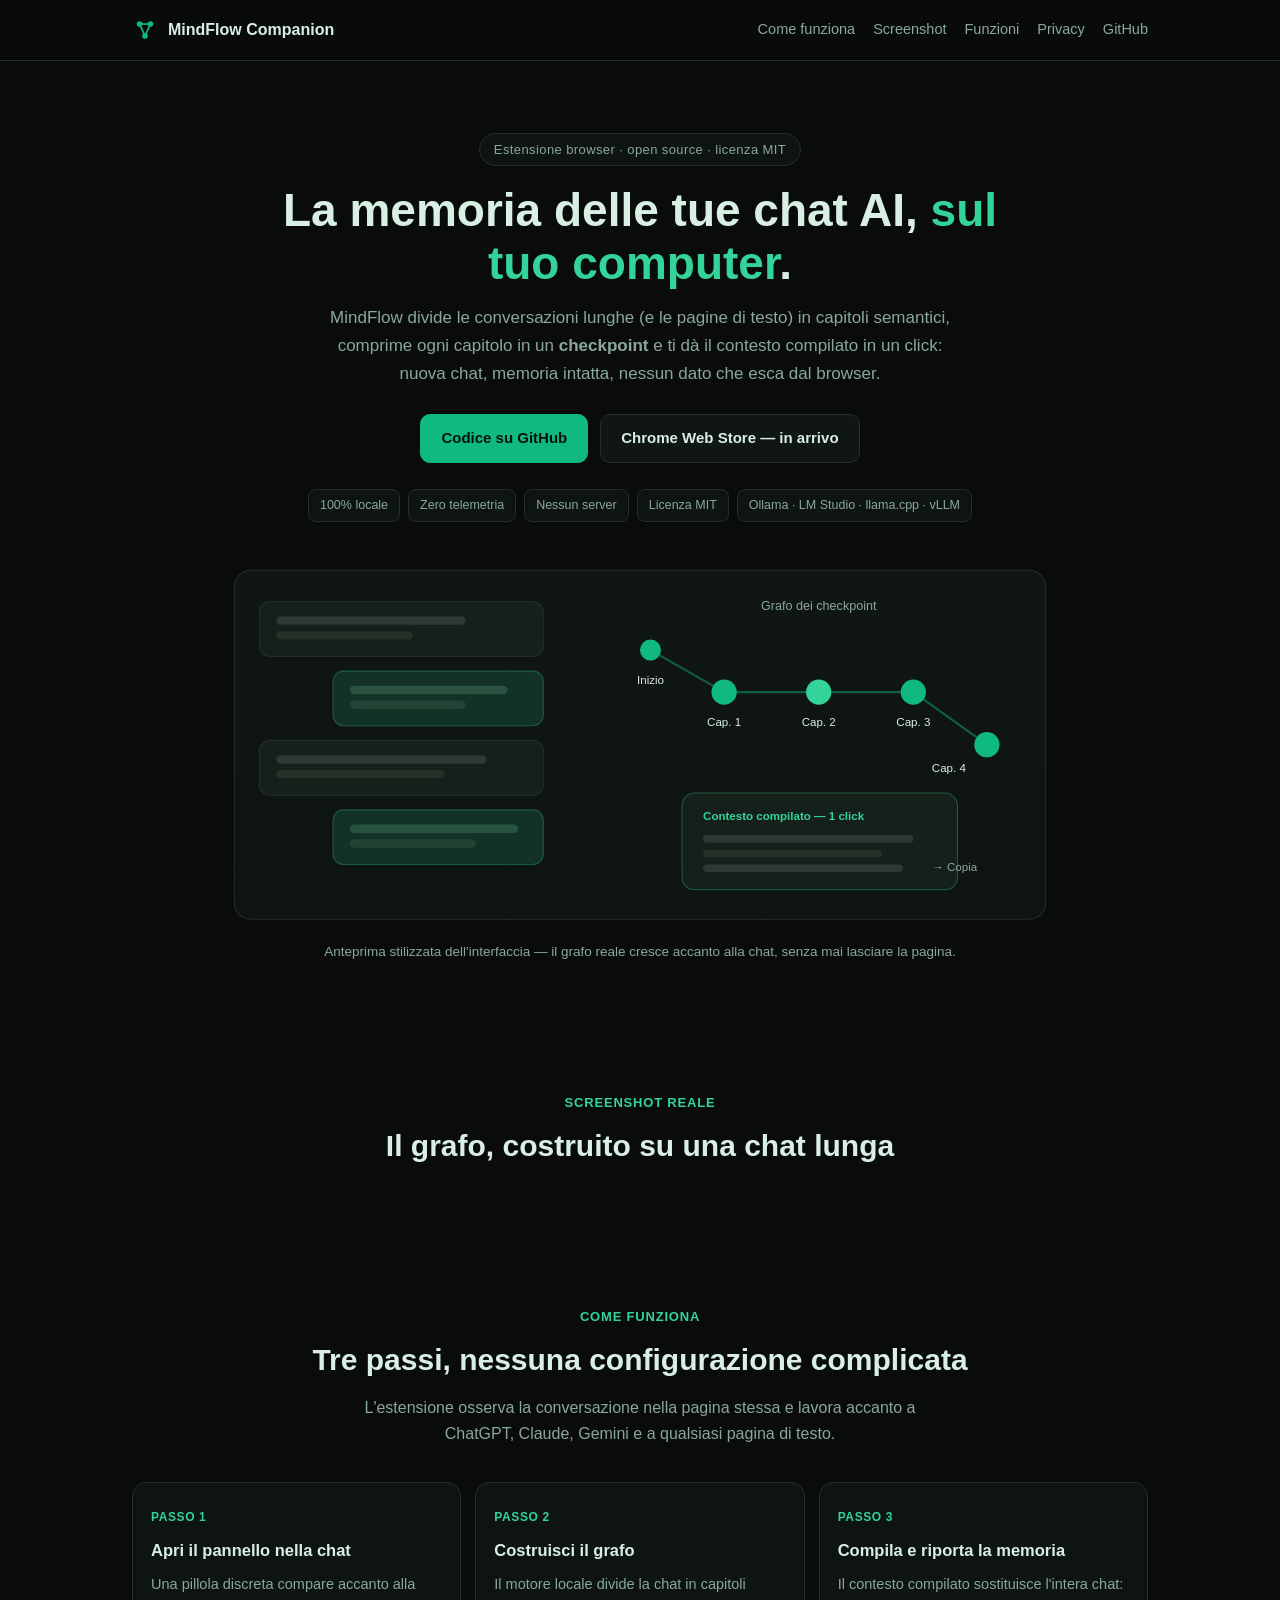
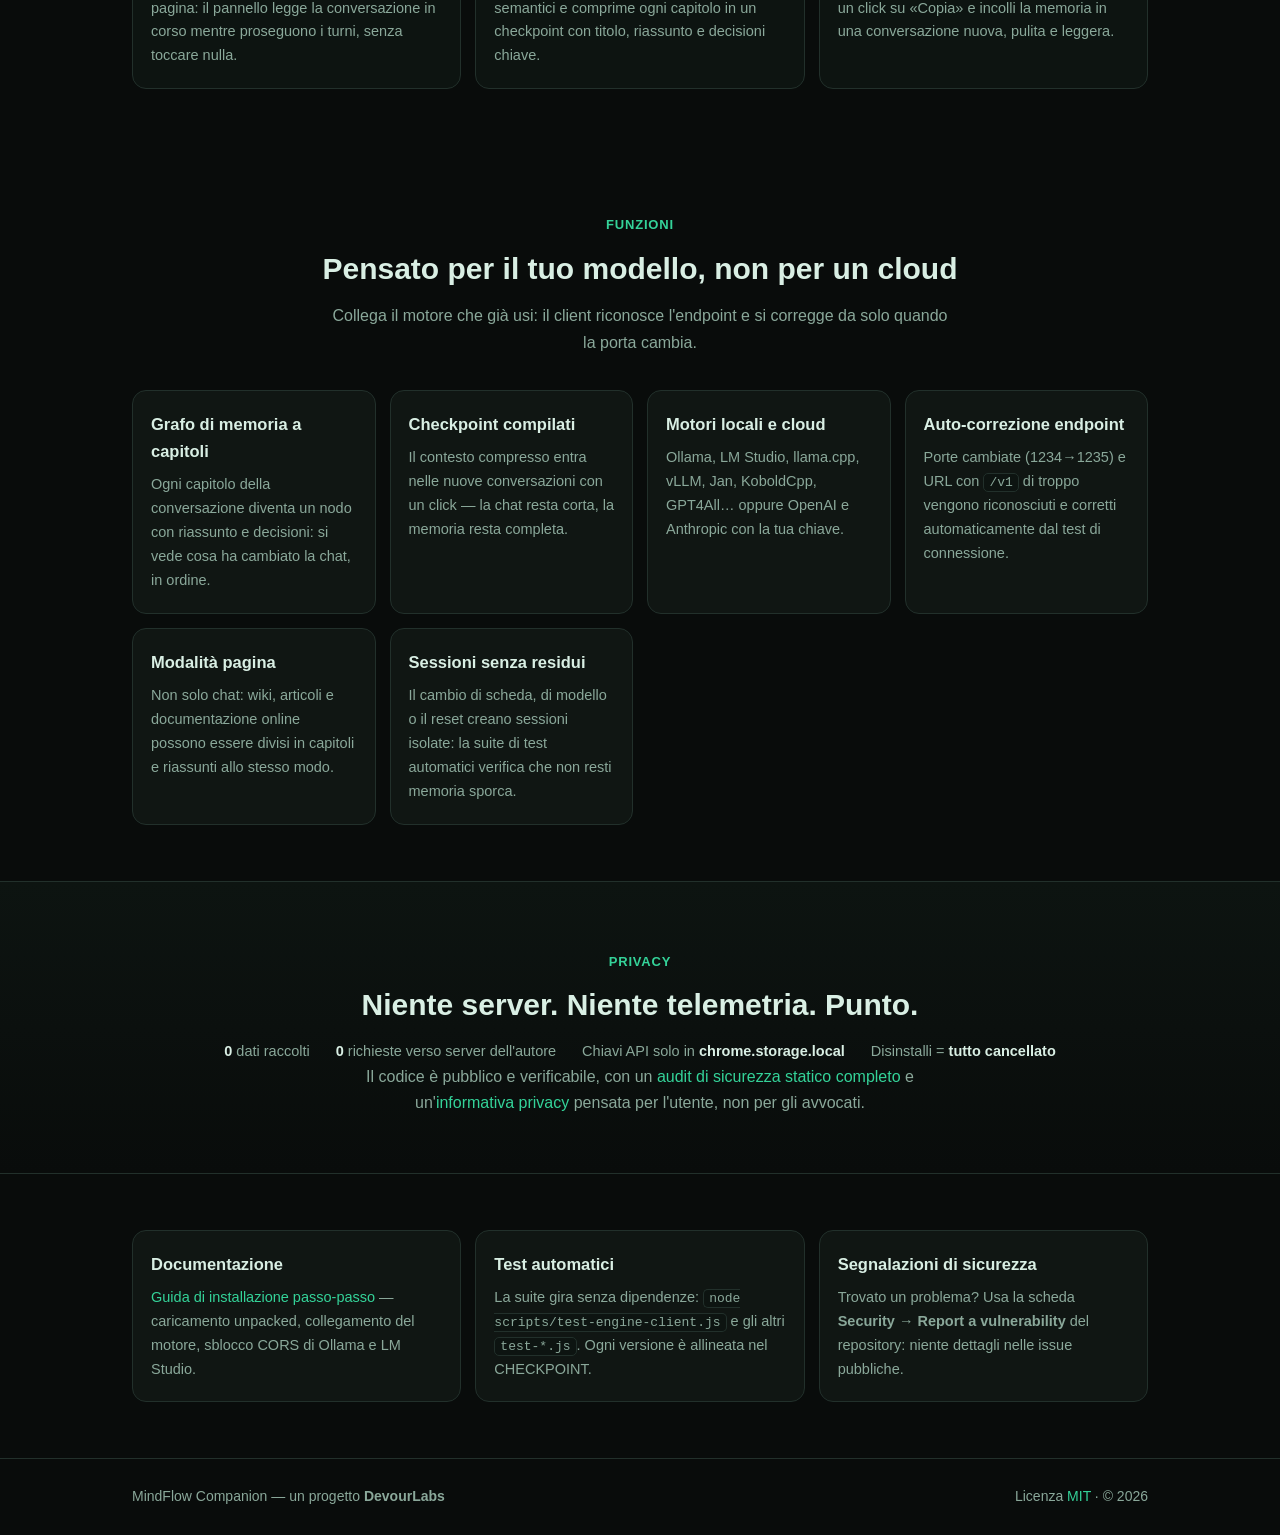
==== docs/index.html @ d412aff9 "Vetrina GitHub Pages: landing statica con antemprima SVG, screenshot reale, come funziona, funzioni " ====
<!doctype html>
<html lang="it">
<head>
<meta charset="utf-8" />
<meta name="viewport" content="width=device-width, initial-scale=1" />
<title>MindFlow Companion — la memoria delle tue chat AI, sul tuo computer</title>
<meta name="description" content="Estensione browser open source (MIT) che divide le chat AI e le pagine di testo in capitoli semantici, li comprime in checkpoint e li riutilizza come memoria: tutto in locale, zero telemetria." />
<style>
  :root{
    --bg:#090c0b; --surface:#101613; --surface2:#0d1411; --border:#22302b;
    --text:#d9efe4; --muted:#8aa89a; --accent:#10b981; --accent-strong:#34d399;
    --maxw:1060px;
  }
  *{box-sizing:border-box}
  html{scroll-behavior:smooth}
  body{
    margin:0; background:var(--bg); color:var(--text);
    font:16px/1.65 -apple-system,BlinkMacSystemFont,"Segoe UI",Roboto,"Helvetica Neue",Arial,sans-serif;
    -webkit-font-smoothing:antialiased;
  }
  a{color:var(--accent-strong); text-decoration:none}
  a:hover{text-decoration:underline}
  .wrap{max-width:var(--maxw); margin:0 auto; padding:0 22px}
  header.site{position:sticky; top:0; z-index:10; background:rgba(9,12,11,.88); backdrop-filter:blur(8px); border-bottom:1px solid var(--border)}
  .nav{display:flex; align-items:center; gap:18px; height:60px}
  .brand{display:flex; align-items:center; gap:10px; font-weight:700; color:var(--text)}
  .brand svg{width:26px; height:26px}
  .nav nav{margin-left:auto; display:flex; gap:18px; font-size:14.5px; flex-wrap:wrap}
  .nav nav a{color:var(--muted)}
  .nav nav a:hover{color:var(--text)}
  .hero{padding:72px 0 46px; text-align:center}
  .pill{display:inline-block; padding:5px 14px; border:1px solid var(--border); border-radius:999px; color:var(--muted); font-size:13px; letter-spacing:.4px; background:var(--surface2)}
  h1{font-size:clamp(30px,5.4vw,46px); line-height:1.15; margin:18px auto 14px; max-width:760px}
  h1 em{font-style:normal; color:var(--accent-strong)}
  .sub{color:var(--muted); max-width:640px; margin:0 auto 26px; font-size:17px}
  .cta{display:flex; gap:12px; justify-content:center; flex-wrap:wrap}
  .btn{display:inline-flex; align-items:center; gap:8px; padding:11px 20px; border-radius:10px; font-weight:600; font-size:15px; border:1px solid var(--border); color:var(--text); background:var(--surface)}
  .btn.primary{background:var(--accent); border-color:var(--accent); color:#04120c}
  .btn.primary:hover{background:var(--accent-strong); text-decoration:none}
  .btn:hover{text-decoration:none; border-color:var(--accent)}
  .badges{display:flex; gap:8px; justify-content:center; margin-top:26px; flex-wrap:wrap}
  .badge{font-size:12.5px; color:var(--muted); border:1px solid var(--border); border-radius:8px; padding:5px 11px; background:var(--surface2)}
  .mock{margin:44px auto 0; max-width:820px}
  .mock svg{width:100%; height:auto; display:block}
  section{padding:56px 0}
  section h2{font-size:clamp(22px,3.4vw,30px); margin:0 0 10px; text-align:center}
  .lead{color:var(--muted); text-align:center; max-width:620px; margin:0 auto 34px}
  .grid{display:grid; grid-template-columns:repeat(auto-fit,minmax(240px,1fr)); gap:14px}
  .card{background:var(--surface); border:1px solid var(--border); border-radius:14px; padding:20px 18px}
  .card h3{margin:0 0 8px; font-size:16.5px}
  .card p{margin:0; color:var(--muted); font-size:14.5px}
  .steps{display:grid; grid-template-columns:repeat(auto-fit,minmax(250px,1fr)); gap:14px; counter-reset:step}
  .step{background:var(--surface2); border:1px solid var(--border); border-radius:14px; padding:20px 18px; counter-increment:step}
  .step::before{content:"Passo " counter(step); display:inline-block; font-size:12px; font-weight:700; letter-spacing:.6px; text-transform:uppercase; color:var(--accent-strong); margin-bottom:10px}
  .step h3{margin:0 0 8px; font-size:16.5px}
  .step p{margin:0; color:var(--muted); font-size:14.5px}
  .shot{max-width:880px; margin:0 auto; background:var(--surface); border:1px solid var(--border); border-radius:14px; padding:10px}
  .shot img{width:100%; height:auto; display:block; border-radius:8px}
  .shot figcaption{color:var(--muted); font-size:13px; text-align:center; padding:10px 6px 4px}
  .privacy-strip{background:linear-gradient(180deg,var(--surface2),var(--bg)); border-top:1px solid var(--border); border-bottom:1px solid var(--border)}
  .privacy-strip .row{display:flex; gap:26px; justify-content:center; flex-wrap:wrap; color:var(--muted); font-size:14.5px}
  .privacy-strip b{color:var(--text)}
  footer.site{border-top:1px solid var(--border); padding:26px 0; color:var(--muted); font-size:14px}
  footer.site .wrap{display:flex; gap:16px; flex-wrap:wrap; align-items:center; justify-content:space-between}
  .kicker{color:var(--accent-strong); font-size:13px; font-weight:700; letter-spacing:.8px; text-transform:uppercase; text-align:center; margin-bottom:8px}
  .note{text-align:center; color:var(--muted); font-size:13.5px; margin-top:18px}
  code{background:var(--surface2); border:1px solid var(--border); border-radius:5px; padding:1px 5px; font-size:13px}
</style>
</head>
<body>

<header class="site">
  <div class="wrap nav">
    <a class="brand" href="#top" aria-label="MindFlow Companion">
      <svg viewBox="0 0 24 24" aria-hidden="true"><line x1="7" y1="6.5" x2="17" y2="6.5" stroke="#10b981" stroke-width="1.6"/><line x1="7" y1="6.5" x2="12" y2="17.5" stroke="#10b981" stroke-width="1.6"/><line x1="17" y1="6.5" x2="12" y2="17.5" stroke="#10b981" stroke-width="1.6"/><circle cx="7" cy="6.5" r="2.6" fill="#10b981"/><circle cx="17" cy="6.5" r="2.6" fill="#10b981"/><circle cx="12" cy="17.5" r="2.6" fill="#10b981"/></svg>
      MindFlow Companion
    </a>
    <nav aria-label="Sezioni">
      <a href="#come-funziona">Come funziona</a>
      <a href="#screenshot">Screenshot</a>
      <a href="#funzioni">Funzioni</a>
      <a href="#privacy">Privacy</a>
      <a href="https://github.com/chiacchiosalvatore-hub/MindFlow">GitHub</a>
    </nav>
  </div>
</header>

<main id="top">
  <div class="wrap hero">
    <span class="pill">Estensione browser · open source · licenza MIT</span>
    <h1>La memoria delle tue chat AI, <em>sul tuo computer</em>.</h1>
    <p class="sub">MindFlow divide le conversazioni lunghe (e le pagine di testo) in capitoli semantici,
    comprime ogni capitolo in un <b>checkpoint</b> e ti dà il contesto compilato in un click:
    nuova chat, memoria intatta, nessun dato che esca dal browser.</p>
    <div class="cta">
      <a class="btn primary" href="https://github.com/chiacchiosalvatore-hub/MindFlow">Codice su GitHub</a>
      <span class="btn" title="Pubblicazione su Chrome Web Store in preparazione">Chrome Web Store — in arrivo</span>
    </div>
    <div class="badges">
      <span class="badge">100% locale</span>
      <span class="badge">Zero telemetria</span>
      <span class="badge">Nessun server</span>
      <span class="badge">Licenza MIT</span>
      <span class="badge">Ollama · LM Studio · llama.cpp · vLLM</span>
    </div>

    <div class="mock" role="img" aria-label="Anteprima stilizzata: la chat viene divisa in capitoli e il grafo dei checkpoint cresce da sinistra a destra">
      <svg viewBox="0 0 780 340">
        <defs>
          <linearGradient id="bgp" x1="0" y1="0" x2="0" y2="1">
            <stop offset="0" stop-color="#101613"/><stop offset="1" stop-color="#0d1411"/>
          </linearGradient>
        </defs>
        <rect x="4" y="4" width="772" height="332" rx="16" fill="url(#bgp)" stroke="#22302b"/>
        <!-- Chat a sinistra -->
        <rect x="28" y="34" width="270" height="52" rx="10" fill="#16201b" stroke="#22302b"/>
        <rect x="44" y="48" width="180" height="8" rx="4" fill="#2c3a33"/>
        <rect x="44" y="62" width="130" height="8" rx="4" fill="#243028"/>
        <rect x="98" y="100" width="200" height="52" rx="10" fill="#123227" stroke="#1d5b41"/>
        <rect x="114" y="114" width="150" height="8" rx="4" fill="#28513f"/>
        <rect x="114" y="128" width="110" height="8" rx="4" fill="#224434"/>
        <rect x="28" y="166" width="270" height="52" rx="10" fill="#16201b" stroke="#22302b"/>
        <rect x="44" y="180" width="200" height="8" rx="4" fill="#2c3a33"/>
        <rect x="44" y="194" width="160" height="8" rx="4" fill="#243028"/>
        <rect x="98" y="232" width="200" height="52" rx="10" fill="#123227" stroke="#1d5b41"/>
        <rect x="114" y="246" width="160" height="8" rx="4" fill="#28513f"/>
        <rect x="114" y="260" width="120" height="8" rx="4" fill="#224434"/>
        <!-- Grafo a destra -->
        <text x="560" y="42" fill="#8aa89a" font-size="12" text-anchor="middle">Grafo dei checkpoint</text>
        <line x1="400" y1="80" x2="470" y2="120" stroke="#10b981" stroke-opacity=".45" stroke-width="2"/>
        <line x1="470" y1="120" x2="560" y2="120" stroke="#10b981" stroke-opacity=".45" stroke-width="2"/>
        <line x1="560" y1="120" x2="650" y2="120" stroke="#10b981" stroke-opacity=".45" stroke-width="2"/>
        <line x1="650" y1="120" x2="720" y2="170" stroke="#10b981" stroke-opacity=".45" stroke-width="2"/>
        <circle cx="400" cy="80" r="10" fill="#10b981"/>
        <text x="400" y="112" fill="#d9efe4" font-size="11" text-anchor="middle">Inizio</text>
        <circle cx="470" cy="120" r="12" fill="#10b981"/>
        <text x="470" y="152" fill="#d9efe4" font-size="11" text-anchor="middle">Cap. 1</text>
        <circle cx="560" cy="120" r="12" fill="#34d399"/>
        <text x="560" y="152" fill="#d9efe4" font-size="11" text-anchor="middle">Cap. 2</text>
        <circle cx="650" cy="120" r="12" fill="#10b981"/>
        <text x="650" y="152" fill="#d9efe4" font-size="11" text-anchor="middle">Cap. 3</text>
        <circle cx="720" cy="170" r="12" fill="#10b981"/>
        <text x="700" y="196" fill="#d9efe4" font-size="11" text-anchor="end">Cap. 4</text>
        <!-- Checkpoint compilato -->
        <rect x="430" y="216" width="262" height="92" rx="12" fill="#16201b" stroke="#1d5b41"/>
        <text x="450" y="242" fill="#34d399" font-size="11" font-weight="700">Contesto compilato — 1 click</text>
        <rect x="450" y="256" width="200" height="7" rx="3.5" fill="#2c3a33"/>
        <rect x="450" y="270" width="170" height="7" rx="3.5" fill="#243028"/>
        <rect x="450" y="284" width="190" height="7" rx="3.5" fill="#2c3a33"/>
        <text x="668" y="290" fill="#8aa89a" font-size="11">→ Copia</text>
      </svg>
    </div>
    <p class="note">Anteprima stilizzata dell'interfaccia — il grafo reale cresce accanto alla chat, senza mai lasciare la pagina.</p>
  </div>

  <section id="screenshot">
    <div class="wrap">
      <p class="kicker">Screenshot reale</p>
      <h2>Il grafo, costruito su una chat lunga</h2>
      <figure class="shot">
        <img src="img/anteprima-grafo-costruito.png" onerror="this.closest('figure').style.display='none'" alt="Pannello MindFlow: il grafo dei checkpoint costruito a scaletta su una conversazione lunga, con i capitoli collegati in sequenza" loading="lazy" />
        <figcaption>Una conversazione lunga divisa in capitoli: ogni nodo è un checkpoint comprimibile. Schermata generata dal pannello in modalità demo.</figcaption>
      </figure>
    </div>
  </section>

  <section id="come-funziona">
    <div class="wrap">
      <p class="kicker">Come funziona</p>
      <h2>Tre passi, nessuna configurazione complicata</h2>
      <p class="lead">L'estensione osserva la conversazione nella pagina stessa e lavora accanto a ChatGPT, Claude, Gemini e a qualsiasi pagina di testo.</p>
      <div class="steps">
        <div class="step">
          <h3>Apri il pannello nella chat</h3>
          <p>Una pillola discreta compare accanto alla pagina: il pannello legge la conversazione in corso mentre proseguono i turni, senza toccare nulla.</p>
        </div>
        <div class="step">
          <h3>Costruisci il grafo</h3>
          <p>Il motore locale divide la chat in capitoli semantici e comprime ogni capitolo in un checkpoint con titolo, riassunto e decisioni chiave.</p>
        </div>
        <div class="step">
          <h3>Compila e riporta la memoria</h3>
          <p>Il contesto compilato sostituisce l'intera chat: un click su «Copia» e incolli la memoria in una conversazione nuova, pulita e leggera.</p>
        </div>
      </div>
    </div>
  </section>

  <section id="funzioni">
    <div class="wrap">
      <p class="kicker">Funzioni</p>
      <h2>Pensato per il tuo modello, non per un cloud</h2>
      <p class="lead">Collega il motore che già usi: il client riconosce l'endpoint e si corregge da solo quando la porta cambia.</p>
      <div class="grid">
        <div class="card"><h3>Grafo di memoria a capitoli</h3><p>Ogni capitolo della conversazione diventa un nodo con riassunto e decisioni: si vede cosa ha cambiato la chat, in ordine.</p></div>
        <div class="card"><h3>Checkpoint compilati</h3><p>Il contesto compresso entra nelle nuove conversazioni con un click — la chat resta corta, la memoria resta completa.</p></div>
        <div class="card"><h3>Motori locali e cloud</h3><p>Ollama, LM Studio, llama.cpp, vLLM, Jan, KoboldCpp, GPT4All… oppure OpenAI e Anthropic con la tua chiave.</p></div>
        <div class="card"><h3>Auto-correzione endpoint</h3><p>Porte cambiate (1234→1235) e URL con <code>/v1</code> di troppo vengono riconosciuti e corretti automaticamente dal test di connessione.</p></div>
        <div class="card"><h3>Modalità pagina</h3><p>Non solo chat: wiki, articoli e documentazione online possono essere divisi in capitoli e riassunti allo stesso modo.</p></div>
        <div class="card"><h3>Sessioni senza residui</h3><p>Il cambio di scheda, di modello o il reset creano sessioni isolate: la suite di test automatici verifica che non resti memoria sporca.</p></div>
      </div>
    </div>
  </section>

  <section id="privacy" class="privacy-strip">
    <div class="wrap">
      <p class="kicker">Privacy</p>
      <h2>Niente server. Niente telemetria. Punto.</h2>
      <div class="row">
        <span><b>0</b> dati raccolti</span>
        <span><b>0</b> richieste verso server dell'autore</span>
        <span>Chiavi API solo in <b>chrome.storage.local</b></span>
        <span>Disinstalli = <b>tutto cancellato</b></span>
      </div>
      <p class="lead" style="margin-bottom:0">
        Il codice è pubblico e verificabile, con un <a href="https://github.com/chiacchiosalvatore-hub/MindFlow/blob/main/docs/AUDIT-SICUREZZA.md">audit di sicurezza statico completo</a>
        e un'<a href="https://github.com/chiacchiosalvatore-hub/MindFlow/blob/main/docs/privacy-policy.html">informativa privacy</a> pensata per l'utente, non per gli avvocati.
      </p>
    </div>
  </section>

  <section>
    <div class="wrap">
      <div class="grid">
        <div class="card"><h3>Documentazione</h3><p><a href="https://github.com/chiacchiosalvatore-hub/MindFlow/blob/main/mindflow-extension/INSTALLAZIONE.md">Guida di installazione passo-passo</a> — caricamento unpacked, collegamento del motore, sblocco CORS di Ollama e LM Studio.</p></div>
        <div class="card"><h3>Test automatici</h3><p>La suite gira senza dipendenze: <code>node scripts/test-engine-client.js</code> e gli altri <code>test-*.js</code>. Ogni versione è allineata nel CHECKPOINT.</p></div>
        <div class="card"><h3>Segnalazioni di sicurezza</h3><p>Trovato un problema? Usa la scheda <b>Security → Report a vulnerability</b> del repository: niente dettagli nelle issue pubbliche.</p></div>
      </div>
    </div>
  </section>
</main>

<footer class="site">
  <div class="wrap">
    <span>MindFlow Companion — un progetto <b>DevourLabs</b></span>
    <span>Licenza <a href="https://github.com/chiacchiosalvatore-hub/MindFlow/blob/main/LICENSE">MIT</a> · © 2026</span>
  </div>
</footer>

</body>
</html>
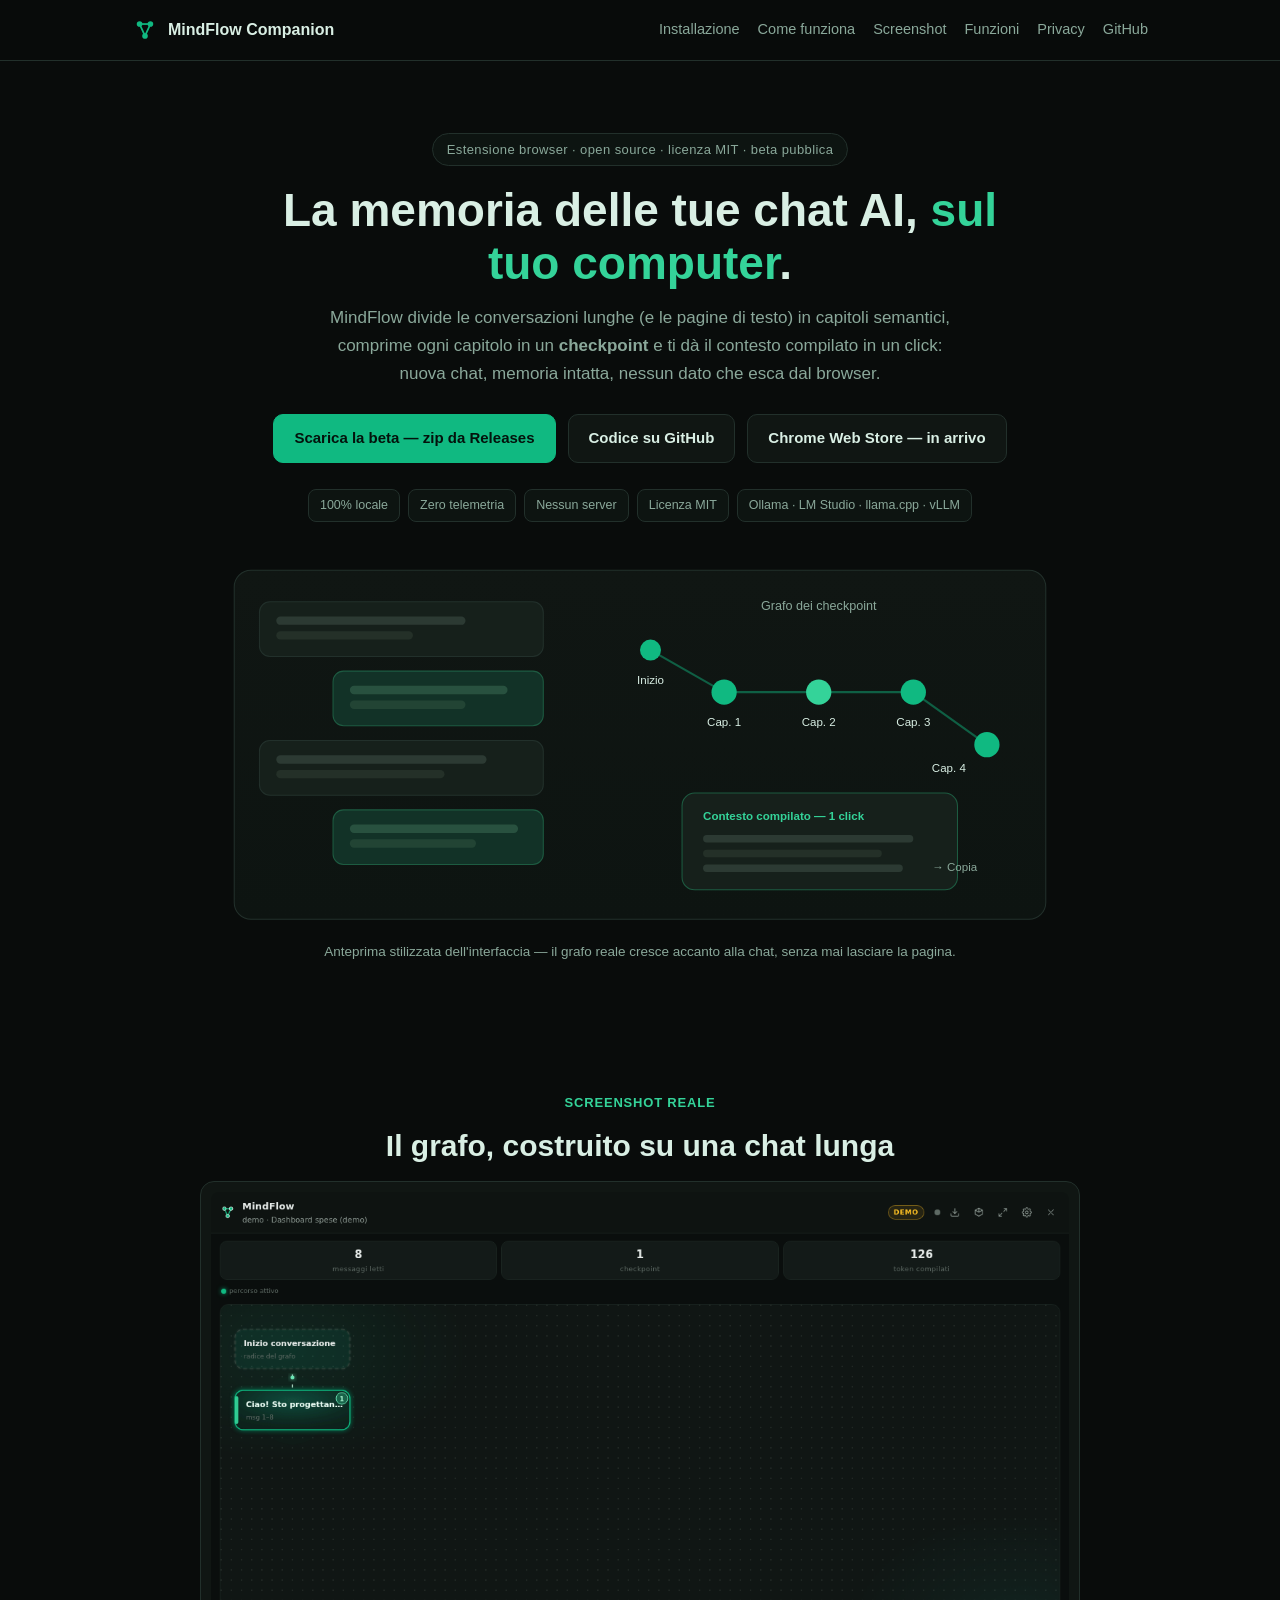
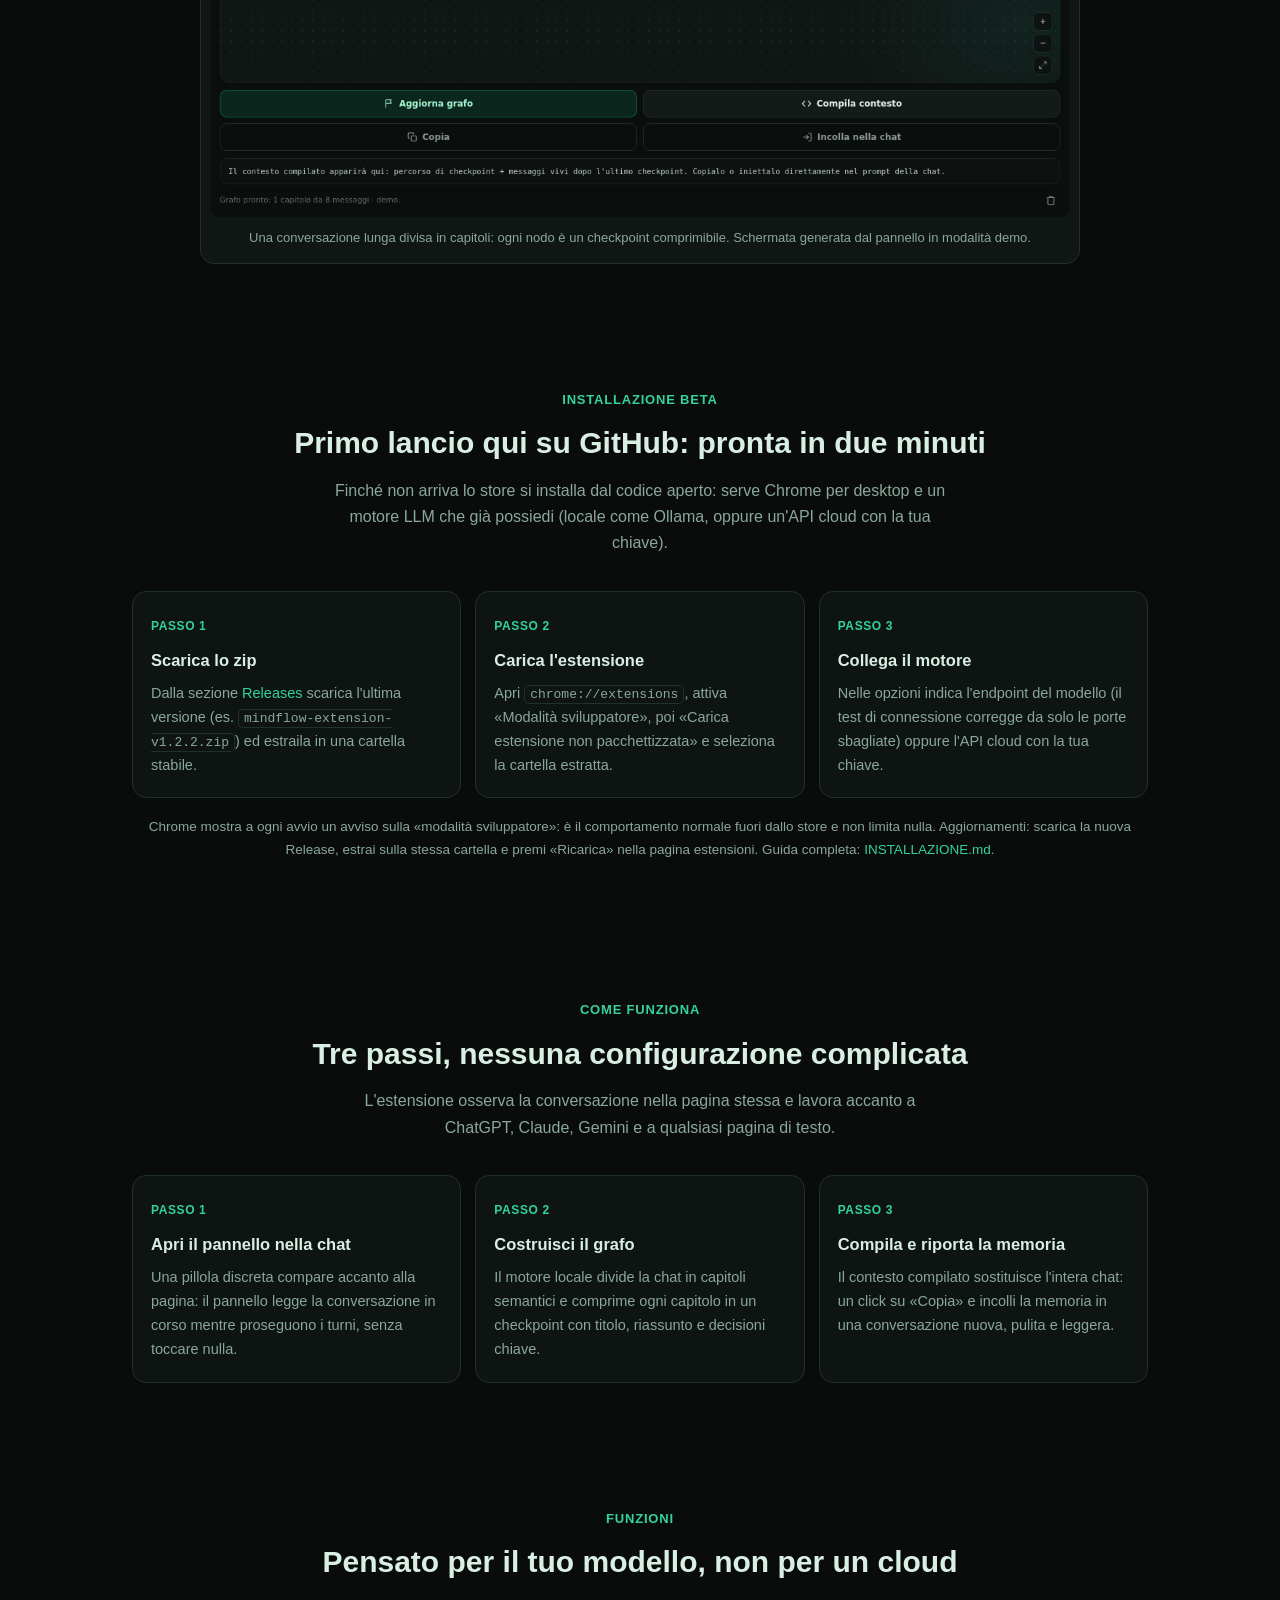
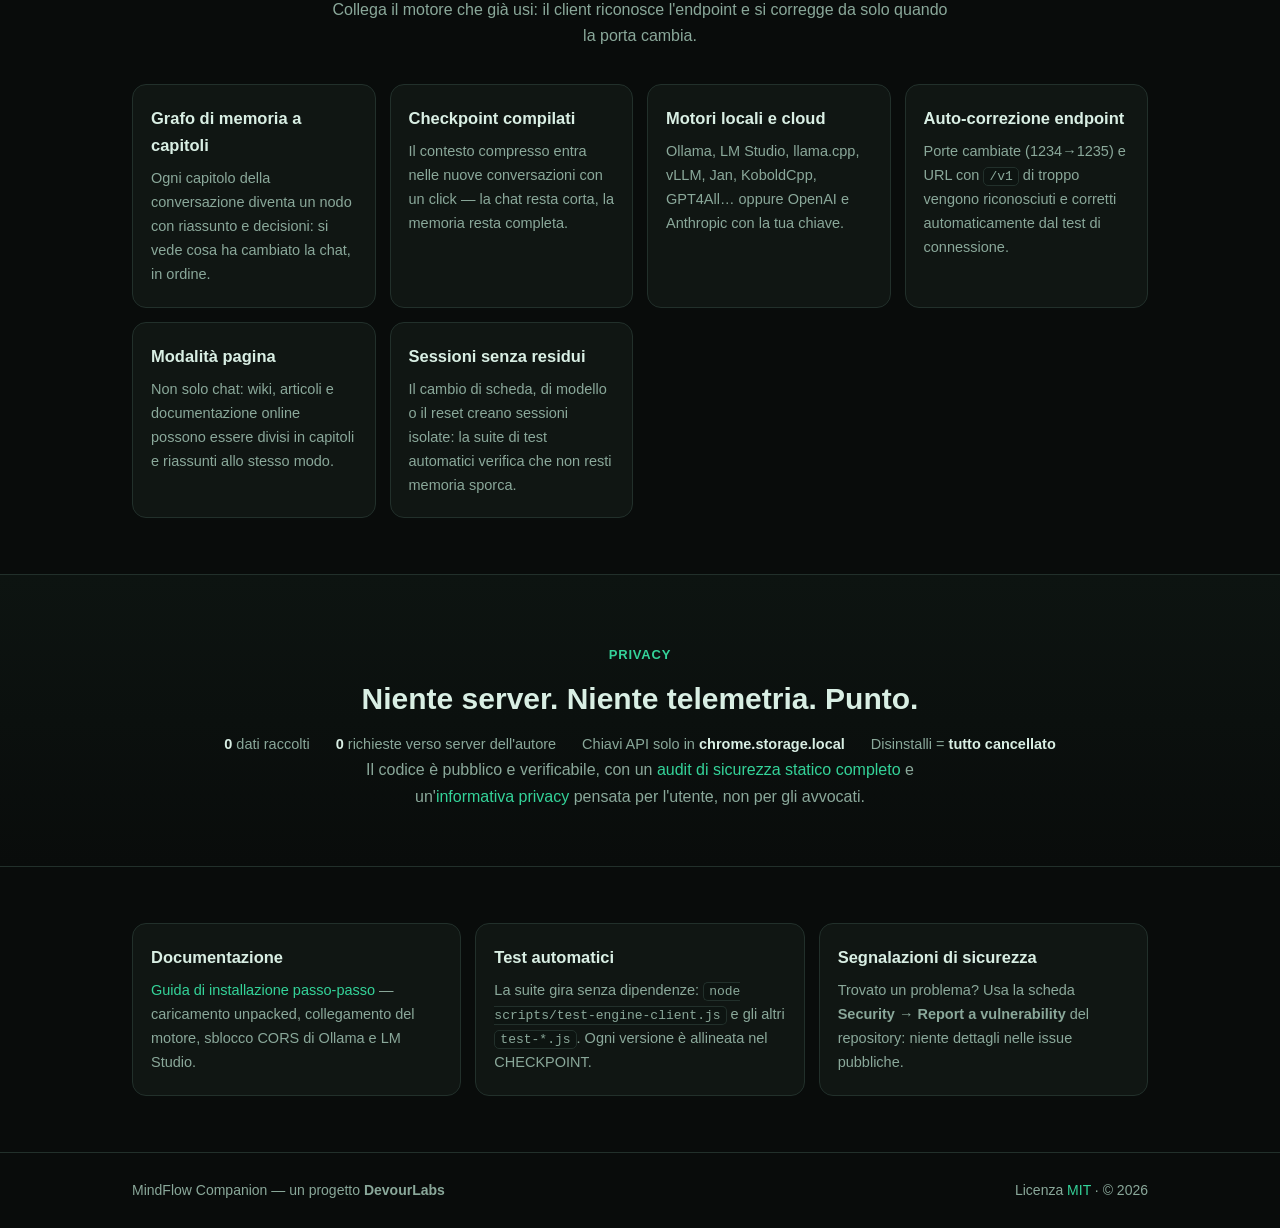
==== commit f2f29155: "Fase 1 soft launch: ROADMAP sezione 1-bis; vetrina con installazione beta e screenshot corretto" ====
--- a/docs/index.html
+++ b/docs/index.html
@@ -76,6 +76,7 @@
       MindFlow Companion
     </a>
     <nav aria-label="Sezioni">
+      <a href="#installazione">Installazione</a>
       <a href="#come-funziona">Come funziona</a>
       <a href="#screenshot">Screenshot</a>
       <a href="#funzioni">Funzioni</a>
@@ -87,14 +88,15 @@
 
 <main id="top">
   <div class="wrap hero">
-    <span class="pill">Estensione browser · open source · licenza MIT</span>
+    <span class="pill">Estensione browser · open source · licenza MIT · beta pubblica</span>
     <h1>La memoria delle tue chat AI, <em>sul tuo computer</em>.</h1>
     <p class="sub">MindFlow divide le conversazioni lunghe (e le pagine di testo) in capitoli semantici,
     comprime ogni capitolo in un <b>checkpoint</b> e ti dà il contesto compilato in un click:
     nuova chat, memoria intatta, nessun dato che esca dal browser.</p>
     <div class="cta">
-      <a class="btn primary" href="https://github.com/chiacchiosalvatore-hub/MindFlow">Codice su GitHub</a>
-      <span class="btn" title="Pubblicazione su Chrome Web Store in preparazione">Chrome Web Store — in arrivo</span>
+      <a class="btn primary" href="https://github.com/chiacchiosalvatore-hub/MindFlow/releases">Scarica la beta — zip da Releases</a>
+      <a class="btn" href="https://github.com/chiacchiosalvatore-hub/MindFlow">Codice su GitHub</a>
+      <span class="btn" title="Pubblicazione su Chrome Web Store prevista dopo la fase di validazione">Chrome Web Store — in arrivo</span>
     </div>
     <div class="badges">
       <span class="badge">100% locale</span>
@@ -158,9 +160,32 @@
       <p class="kicker">Screenshot reale</p>
       <h2>Il grafo, costruito su una chat lunga</h2>
       <figure class="shot">
-        <img src="img/anteprima-grafo-costruito.png" onerror="this.closest('figure').style.display='none'" alt="Pannello MindFlow: il grafo dei checkpoint costruito a scaletta su una conversazione lunga, con i capitoli collegati in sequenza" loading="lazy" />
+        <img src="anteprima-grafo-costruito.png" onerror="this.closest('figure').style.display='none'" alt="Pannello MindFlow: il grafo dei checkpoint costruito a scaletta su una conversazione lunga, con i capitoli collegati in sequenza" loading="lazy" />
         <figcaption>Una conversazione lunga divisa in capitoli: ogni nodo è un checkpoint comprimibile. Schermata generata dal pannello in modalità demo.</figcaption>
       </figure>
+    </div>
+  </section>
+
+  <section id="installazione">
+    <div class="wrap">
+      <p class="kicker">Installazione beta</p>
+      <h2>Primo lancio qui su GitHub: pronta in due minuti</h2>
+      <p class="lead">Finché non arriva lo store si installa dal codice aperto: serve Chrome per desktop e un motore LLM che già possiedi (locale come Ollama, oppure un'API cloud con la tua chiave).</p>
+      <div class="steps">
+        <div class="step">
+          <h3>Scarica lo zip</h3>
+          <p>Dalla sezione <a href="https://github.com/chiacchiosalvatore-hub/MindFlow/releases">Releases</a> scarica l'ultima versione (es. <code>mindflow-extension-v1.2.2.zip</code>) ed estraila in una cartella stabile.</p>
+        </div>
+        <div class="step">
+          <h3>Carica l'estensione</h3>
+          <p>Apri <code>chrome://extensions</code>, attiva «Modalità sviluppatore», poi «Carica estensione non pacchettizzata» e seleziona la cartella estratta.</p>
+        </div>
+        <div class="step">
+          <h3>Collega il motore</h3>
+          <p>Nelle opzioni indica l'endpoint del modello (il test di connessione corregge da solo le porte sbagliate) oppure l'API cloud con la tua chiave.</p>
+        </div>
+      </div>
+      <p class="note">Chrome mostra a ogni avvio un avviso sulla «modalità sviluppatore»: è il comportamento normale fuori dallo store e non limita nulla. Aggiornamenti: scarica la nuova Release, estrai sulla stessa cartella e premi «Ricarica» nella pagina estensioni. Guida completa: <a href="https://github.com/chiacchiosalvatore-hub/MindFlow/blob/main/mindflow-extension/INSTALLAZIONE.md">INSTALLAZIONE.md</a>.</p>
     </div>
   </section>
 
